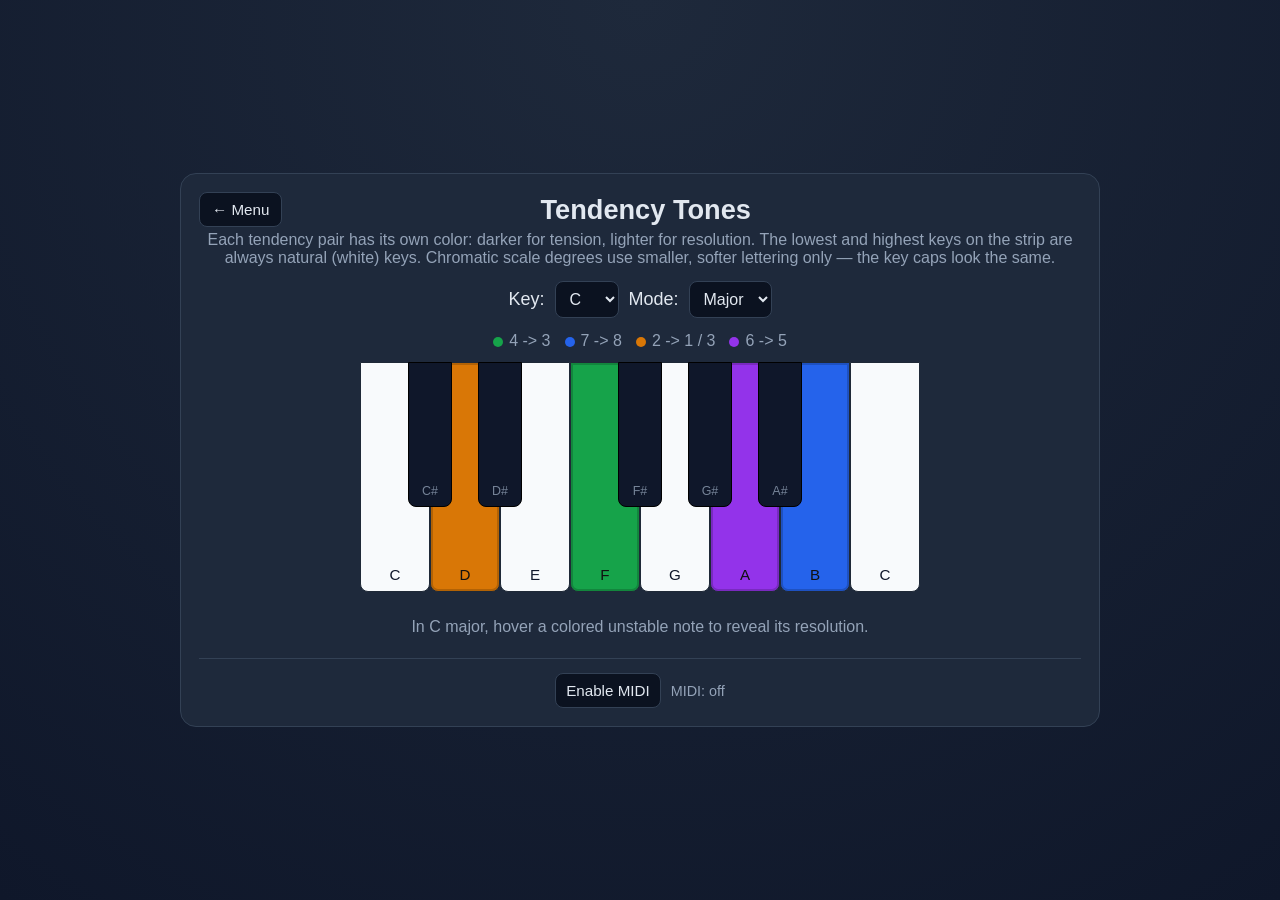
==== piano-tendency-tones.html @ 19694f50 "Add files via upload" ====
<!doctype html>
<html lang="en">
<head>
  <meta charset="UTF-8" />
  <meta name="viewport" content="width=device-width, initial-scale=1.0" />
  <title>Music Theory Handbook — Tendency Tones</title>
  <style>
    :root {
      --bg: #0f172a;
      --panel: #1e293b;
      --text: #e2e8f0;
      --muted: #94a3b8;
      --white-key: #f8fafc;
      --black-key: #0f172a;
      --line: #334155;
    }

    * { box-sizing: border-box; }

    body {
      margin: 0;
      min-height: 100vh;
      display: grid;
      place-items: center;
      background: radial-gradient(circle at top, #1e293b, var(--bg));
      color: var(--text);
      font-family: "Segoe UI", Tahoma, Geneva, Verdana, sans-serif;
      font-size: 18px;
      padding: 16px;
    }

    .app {
      width: min(96vw, 920px);
      background: var(--panel);
      border: 1px solid var(--line);
      border-radius: 16px;
      padding: 18px;
    }

    h1 {
      margin: 0 0 8px;
      font-size: 1.7rem;
      text-align: center;
    }

    .sub {
      margin: 0 0 14px;
      text-align: center;
      color: var(--muted);
      font-size: 1rem;
    }

    .controls {
      display: flex;
      justify-content: center;
      align-items: center;
      gap: 10px;
      margin-bottom: 14px;
      flex-wrap: wrap;
    }

    select {
      background: #0b1220;
      color: var(--text);
      border: 1px solid var(--line);
      border-radius: 8px;
      padding: 8px 10px;
      font-size: 1rem;
    }

    button {
      background: #0b1220;
      color: var(--text);
      border: 1px solid var(--line);
      border-radius: 8px;
      padding: 8px 10px;
      font-size: 0.95rem;
      cursor: pointer;
    }

    button:hover {
      background: #111827;
    }

    .legend {
      display: flex;
      justify-content: center;
      gap: 14px;
      margin-bottom: 12px;
      flex-wrap: wrap;
      color: var(--muted);
      font-size: 1rem;
    }

    .dot {
      display: inline-block;
      width: 10px;
      height: 10px;
      border-radius: 50%;
      margin-right: 6px;
      vertical-align: middle;
    }

    .keyboard-wrap {
      position: relative;
      width: 100%;
      overflow-x: auto;
      padding-bottom: 4px;
    }

    .keyboard {
      position: relative;
      width: 560px;
      height: 240px;
      margin: 0 auto;
      user-select: none;
      min-width: 280px;
    }

    .key {
      position: absolute;
      border: 1px solid #1f2937;
      border-radius: 0 0 8px 8px;
      display: flex;
      align-items: flex-end;
      justify-content: center;
      padding-bottom: 8px;
      transition: background 120ms ease, box-shadow 120ms ease;
    }

    .key .key-label {
      display: block;
      font-size: 0.95rem;
      line-height: 1.15;
      transition: color 120ms ease, font-size 120ms ease, opacity 120ms ease;
    }

    .key.white .key-label {
      color: #0f172a;
    }

    .key.black .key-label {
      color: #f8fafc;
    }

    /* Chromatic (outside scale): only the text is softer — key chrome unchanged */
    .key .key-label.key-label-muted {
      font-size: 0.78rem;
      font-weight: 500;
      opacity: 0.78;
    }

    .key.white .key-label.key-label-muted {
      color: #64748b;
    }

    .key.black .key-label.key-label-muted {
      color: #94a3b8;
    }

    .white {
      width: 70px;
      height: 230px;
      background: var(--white-key);
      z-index: 1;
    }

    .black {
      width: 44px;
      height: 145px;
      background: var(--black-key);
      z-index: 2;
      border-color: #000;
    }

    .arrow-layer {
      position: absolute;
      inset: 0;
      z-index: 3;
      pointer-events: none;
    }

    .info {
      margin-top: 12px;
      text-align: center;
      color: var(--muted);
      font-size: 1rem;
      min-height: 24px;
    }

    .app-header {
      display: flex;
      align-items: center;
      gap: 12px;
      margin-bottom: 4px;
    }

    .app-header h1 {
      flex: 1;
      margin: 0;
    }

    .back-btn {
      background: #0b1220;
      color: var(--text);
      border: 1px solid var(--line);
      border-radius: 8px;
      padding: 8px 12px;
      font-size: 0.95rem;
      cursor: pointer;
      white-space: nowrap;
      text-decoration: none;
    }

    .back-btn:hover { background: #111827; }
  </style>
</head>
<body>
  <main class="app">
    <div class="app-header">
      <a class="back-btn" href="music-theory-handbook.html">← Menu</a>
      <h1>Tendency Tones</h1>
      <span style="width: 72px;"></span>
    </div>
    <p class="sub">Each tendency pair has its own color: darker for tension, lighter for resolution. The lowest and highest keys on the strip are always natural (white) keys. Chromatic scale degrees use smaller, softer lettering only — the key caps look the same.</p>

    <div class="controls">
      <label for="keySelect">Key:</label>
      <select id="keySelect"></select>
      <label for="modeSelect">Mode:</label>
      <select id="modeSelect">
        <option value="major">Major</option>
        <option value="minor">Minor</option>
      </select>
    </div>

    <div class="legend">
      <span><span class="dot" style="background: #16a34a"></span>4 -> 3</span>
      <span><span class="dot" style="background: #2563eb"></span>7 -> 8</span>
      <span><span class="dot" style="background: #d97706"></span>2 -> 1 / 3</span>
      <span><span class="dot" style="background: #9333ea"></span>6 -> 5</span>
    </div>

    <div class="keyboard-wrap">
      <div id="keyboard" class="keyboard">
        <svg id="arrowLayer" class="arrow-layer" viewBox="0 0 560 240" preserveAspectRatio="xMinYMin meet">
          <defs>
            <marker id="arrowheadBlack" markerWidth="8" markerHeight="6" refX="7" refY="3" orient="auto">
              <polygon points="0 0, 8 3, 0 6" fill="#111111"></polygon>
            </marker>
          </defs>
        </svg>
      </div>
    </div>

    <p id="info" class="info"></p>

    <div class="global-midi" style="display: flex; justify-content: center; align-items: center; gap: 10px; margin-top: 14px; padding-top: 14px; border-top: 1px solid var(--line); flex-wrap: wrap;">
      <button id="midiBtn" type="button">Enable MIDI</button>
      <span id="midiStatus" style="color: var(--muted); font-size: 0.9rem;">MIDI: off</span>
    </div>
  </main>

  <script src="handbook-midi.js"></script>
  <script>
    const SHARP_NAMES = ["C", "C#", "D", "D#", "E", "F", "F#", "G", "G#", "A", "A#", "B"];
    const FLAT_NAMES = ["C", "Db", "D", "Eb", "E", "F", "Gb", "G", "Ab", "A", "Bb", "B"];
    const BLACK_KEY_PCS = new Set([1, 3, 6, 8, 10]);

    function isWhiteKeyMidi(midi) {
      return !BLACK_KEY_PCS.has(normalizePc(midi));
    }

    const TONIC_OPTIONS_BY_MODE = {
      major: [
        { label: "C", tonic: 0, preferFlats: false },
        { label: "Db", tonic: 1, preferFlats: true },
        { label: "D", tonic: 2, preferFlats: false },
        { label: "Eb", tonic: 3, preferFlats: true },
        { label: "E", tonic: 4, preferFlats: false },
        { label: "F", tonic: 5, preferFlats: true },
        { label: "Gb", tonic: 6, preferFlats: true },
        { label: "G", tonic: 7, preferFlats: false },
        { label: "Ab", tonic: 8, preferFlats: true },
        { label: "A", tonic: 9, preferFlats: false },
        { label: "Bb", tonic: 10, preferFlats: true },
        { label: "B", tonic: 11, preferFlats: false }
      ],
      minor: [
        { label: "C", tonic: 0, preferFlats: true },
        { label: "C#", tonic: 1, preferFlats: false },
        { label: "D", tonic: 2, preferFlats: true },
        { label: "Eb", tonic: 3, preferFlats: true },
        { label: "E", tonic: 4, preferFlats: false },
        { label: "F", tonic: 5, preferFlats: true },
        { label: "F#", tonic: 6, preferFlats: false },
        { label: "G", tonic: 7, preferFlats: true },
        { label: "G#", tonic: 8, preferFlats: false },
        { label: "A", tonic: 9, preferFlats: true },
        { label: "Bb", tonic: 10, preferFlats: true },
        { label: "B", tonic: 11, preferFlats: false }
      ]
    };

    /** @type {{ midi: number, pc: number, black: boolean, whiteIndex: number, id: string }[]} */
    let activeKeyboardNotes = [];

    const WHITE_WIDTH = 70;
    const BLACK_WIDTH = 44;
    const PAIR_COLORS = {
      "4to3": { tension: "#16a34a", resolution: "#86efac" },
      "7to8": { tension: "#2563eb", resolution: "#93c5fd" },
      "2to1": { tension: "#d97706", resolution: "#fdba74" },
      "2to3": { tension: "#d97706", resolution: "#fed7aa" },
      "6to5": { tension: "#9333ea", resolution: "#d8b4fe" }
    };

    const keySelect = document.getElementById("keySelect");
    const modeSelect = document.getElementById("modeSelect");
    const midiBtn = document.getElementById("midiBtn");
    const midiStatus = document.getElementById("midiStatus");
    const keyboard = document.getElementById("keyboard");
    const arrowLayer = document.getElementById("arrowLayer");
    const info = document.getElementById("info");
    const keyElements = new Map();

    function pcName(pc, preferFlats) {
      const names = preferFlats ? FLAT_NAMES : SHARP_NAMES;
      return names[(pc + 12) % 12];
    }

    function getContextualPreferFlats(selected, mode) {
      return selected.preferFlats;
    }

    function normalizePc(pc) {
      return (pc + 12) % 12;
    }

    /** Major diatonic or harmonic minor pitch classes (same basis as the scale-labels experiment). */
    function scalePitchClassSet(tonicPc, isMinor) {
      const offsets = isMinor ? [0, 2, 3, 5, 7, 8, 11] : [0, 2, 4, 5, 7, 9, 11];
      return new Set(offsets.map((o) => normalizePc(tonicPc + o)));
    }

    function midiOctaveDigit(midi) {
      return Math.floor(midi / 12) - 1;
    }

    function buildKeyboardNotes(midiLo, midiHi) {
      const keys = [];
      let whiteRun = 0;
      for (let m = midiLo; m <= midiHi; m++) {
        const pc = normalizePc(m);
        const black = BLACK_KEY_PCS.has(pc);
        const base = pcName(pc, false).replace(/\d/g, "");
        const id = `${base}${midiOctaveDigit(m)}`;
        if (!black) {
          keys.push({ midi: m, pc, black: false, whiteIndex: whiteRun, id });
          whiteRun++;
        } else {
          keys.push({ midi: m, pc, black: true, whiteIndex: whiteRun - 1, id });
        }
      }
      return keys;
    }

    function closestTargetIndexLeft(notes, fromIndex, targetPc) {
      const t = normalizePc(targetPc);
      for (let j = fromIndex - 1; j >= 0; j--) {
        if (notes[j].pc === t) return j;
      }
      return null;
    }

    function closestTargetIndexRight(notes, fromIndex, targetPc) {
      const t = normalizePc(targetPc);
      for (let j = fromIndex + 1; j < notes.length; j++) {
        if (notes[j].pc === t) return j;
      }
      return null;
    }

    /** Rightmost source index whose closest matching target is strictly to the left (down on keyboard). */
    function pickSourceDownTowards(notes, sourcePc, targetPc) {
      const s = normalizePc(sourcePc);
      let bestI = null;
      for (let i = 0; i < notes.length; i++) {
        if (notes[i].pc !== s) continue;
        const j = closestTargetIndexLeft(notes, i, targetPc);
        if (j !== null && (bestI === null || i > bestI)) bestI = i;
      }
      return bestI;
    }

    /** Leftmost source index whose closest matching target is strictly to the right (up on keyboard). */
    function pickSourceUpTowards(notes, sourcePc, targetPc) {
      const s = normalizePc(sourcePc);
      let bestI = null;
      for (let i = 0; i < notes.length; i++) {
        if (notes[i].pc !== s) continue;
        const j = closestTargetIndexRight(notes, i, targetPc);
        if (j !== null && (bestI === null || i < bestI)) bestI = i;
      }
      return bestI;
    }

    function tryTendencyLayout(notes, tonic, isMinor) {
      const degree2 = (tonic + 2) % 12;
      const degree4 = (tonic + 5) % 12;
      const degree5 = (tonic + 7) % 12;
      const degree3 = (tonic + (isMinor ? 3 : 4)) % 12;
      const degree6 = (tonic + (isMinor ? 8 : 9)) % 12;
      const degree7 = (tonic + 11) % 12;

      const idx4 = pickSourceDownTowards(notes, degree4, degree3);
      const idx6 = pickSourceDownTowards(notes, degree6, degree5);
      const idx7 = pickSourceUpTowards(notes, degree7, tonic);
      const idx2down = pickSourceDownTowards(notes, degree2, tonic);
      const idx2up = pickSourceUpTowards(notes, degree2, degree3);

      if (idx4 == null || idx6 == null || idx7 == null || idx2down == null || idx2up == null) return null;

      const idx3 = closestTargetIndexLeft(notes, idx4, degree3);
      const idx5 = closestTargetIndexLeft(notes, idx6, degree5);
      const idx1From7 = closestTargetIndexRight(notes, idx7, tonic);
      const idx1From2 = closestTargetIndexLeft(notes, idx2down, tonic);
      const idx3From2 = closestTargetIndexRight(notes, idx2up, degree3);

      if (idx3 == null || idx5 == null || idx1From7 == null || idx1From2 == null || idx3From2 == null) {
        return null;
      }

      return {
        notes,
        idx2down,
        idx2up,
        idx2same: idx2down === idx2up,
        idx4,
        idx3,
        idx6,
        idx5,
        idx7,
        idx1From7,
        idx1From2,
        idx3From2,
        degree2,
        degree3,
        degree4,
        degree5,
        degree6,
        degree7
      };
    }

    /**
     * Smallest chromatic span (fewest keys) where every tendency has a correct left/right
     * resolution on this strip; C-aligned start keeps layout valid. Tie-break: more distinct
     * tension keys, then narrower pixel width, then lower MIDI range.
     */
    function buildTendencyKeyboard(tonic, isMinor) {
      const S_MIN = 12;
      const S_MAX = 22;
      const LO_MIN = 24;
      const LO_MAX = 72;

      for (let span = S_MIN; span <= S_MAX; span++) {
        const candidates = [];
        for (let lo = LO_MIN; lo <= LO_MAX; lo += 12) {
          if (normalizePc(lo) !== 0) continue;
          const hi = lo + span - 1;
          if (hi > 96) continue;
          if (!isWhiteKeyMidi(hi)) continue;
          const notes = buildKeyboardNotes(lo, hi);
          const layout = tryTendencyLayout(notes, tonic, isMinor);
          if (!layout) continue;
          const distinct = new Set([layout.idx4, layout.idx6, layout.idx7, layout.idx2down, layout.idx2up]).size;
          const px = keyboardPixelWidth(notes);
          candidates.push({ layout, distinct, px, lo });
        }
        if (!candidates.length) continue;

        candidates.sort((a, b) => {
          if (b.distinct !== a.distinct) return b.distinct - a.distinct;
          if (a.px !== b.px) return a.px - b.px;
          return a.lo - b.lo;
        });
        return candidates[0].layout;
      }

      const wide = buildKeyboardNotes(24, 96);
      const fallback = tryTendencyLayout(wide, tonic, isMinor);
      if (fallback) return fallback;
      return tryTendencyLayout(buildKeyboardNotes(12, 107), tonic, isMinor);
    }

    function keyboardPixelWidth(notes) {
      const maxW = notes.reduce((acc, n) => Math.max(acc, n.whiteIndex), 0);
      return (maxW + 1) * WHITE_WIDTH;
    }

    function relabelKeyboard(getNameForKey) {
      activeKeyboardNotes.forEach((note, index) => {
        const key = keyElements.get(index);
        if (!key) return;
        const label = key.querySelector(".key-label");
        if (label) label.textContent = getNameForKey(index, note.pc);
      });
    }

    function applyKeyLabelEmphasis(tonicPc, isMinor) {
      const scalePcs = scalePitchClassSet(tonicPc, isMinor);
      activeKeyboardNotes.forEach((note, index) => {
        const el = keyElements.get(index);
        if (!el) return;
        const label = el.querySelector(".key-label");
        if (!label) return;
        const inScale = scalePcs.has(normalizePc(note.pc));
        label.classList.toggle("key-label-muted", !inScale);
      });
    }

    function getTonicOptionsForMode(mode) {
      return TONIC_OPTIONS_BY_MODE[mode] || TONIC_OPTIONS_BY_MODE.major;
    }

    function populateKeySelect() {
      const mode = modeSelect.value;
      const tonicOptions = getTonicOptionsForMode(mode);
      const previousValue = keySelect.value;
      keySelect.innerHTML = "";

      tonicOptions.forEach((keyOption) => {
        const option = document.createElement("option");
        option.value = String(keyOption.tonic);
        option.textContent = keyOption.label;
        keySelect.appendChild(option);
      });

      const hasPrevious = tonicOptions.some((option) => String(option.tonic) === previousValue);
      keySelect.value = hasPrevious ? previousValue : String(tonicOptions[0].tonic);
    }

    function renderKeyboard() {
      keyboard.querySelectorAll(".key").forEach((el) => el.remove());
      keyElements.clear();

      activeKeyboardNotes.forEach((note, index) => {
        const key = document.createElement("div");
        key.className = `key ${note.black ? "black" : "white"}`;
        key.dataset.index = String(index);
        key.dataset.pc = String(note.pc);
        key.dataset.midi = String(note.midi);

        if (note.black) {
          key.style.left = `${(note.whiteIndex + 1) * WHITE_WIDTH - BLACK_WIDTH / 2}px`;
        } else {
          key.style.left = `${note.whiteIndex * WHITE_WIDTH}px`;
        }

        const labelEl = document.createElement("span");
        labelEl.className = "key-label";
        labelEl.textContent = note.id.replace(/[0-9]/g, "");
        key.appendChild(labelEl);
        keyboard.appendChild(key);
        keyElements.set(index, key);
      });

      const width = keyboardPixelWidth(activeKeyboardNotes);
      keyboard.style.width = `${width}px`;
      arrowLayer.setAttribute("viewBox", `0 0 ${width} 240`);
    }

    function getKeyCenter(index) {
      const el = keyElements.get(index);
      const rect = el.getBoundingClientRect();
      const parent = keyboard.getBoundingClientRect();
      return {
        x: rect.left - parent.left + rect.width / 2,
        y: rect.top - parent.top + rect.height * 0.32
      };
    }

    let currentState = null;
    const activeMidiNotes = new Set();

    function setHighlightedLabelColor(el) {
      const lab = el.querySelector(".key-label");
      if (lab) lab.style.color = "#111111";
      else el.style.color = "#111111";
    }

    function paintKey(index, color) {
      const el = keyElements.get(index);
      if (!el) return;
      el.style.background = color;
      el.style.backgroundImage = "";
      setHighlightedLabelColor(el);
      el.style.boxShadow = "inset 0 0 0 2px rgba(0,0,0,0.18)";
      el.style.cursor = "default";
    }

    /** One key carrying multiple tendency roles: blend so every role stays visible. */
    function paintTensionKey(index, colors) {
      const el = keyElements.get(index);
      if (!el) return;
      const uniq = [...new Set(colors)];
      if (uniq.length === 1) {
        el.style.background = uniq[0];
        el.style.backgroundImage = "";
      } else if (uniq.length === 2) {
        el.style.background = `linear-gradient(135deg, ${uniq[0]} 0%, ${uniq[0]} 48%, ${uniq[1]} 52%, ${uniq[1]} 100%)`;
      } else {
        const stops = uniq.map((c, i) => `${c} ${(100 * i) / (uniq.length - 1)}%`).join(", ");
        el.style.background = `linear-gradient(135deg, ${stops})`;
      }
      setHighlightedLabelColor(el);
      el.style.boxShadow = "inset 0 0 0 2px rgba(0,0,0,0.18)";
      el.style.cursor = "pointer";
    }

    function drawArrow(fromIndex, toIndex, label, options = {}) {
      const from = getKeyCenter(fromIndex);
      const to = getKeyCenter(toIndex);
      const archHeight = options.archHeight ?? 40;
      const labelOffset = options.labelOffset ?? 0;
      const controlY = Math.max(20, Math.min(from.y, to.y) - archHeight);

      const path = document.createElementNS("http://www.w3.org/2000/svg", "path");
      path.setAttribute("d", `M ${from.x} ${from.y} Q ${(from.x + to.x) / 2} ${controlY} ${to.x} ${to.y}`);
      path.setAttribute("fill", "none");
      path.setAttribute("stroke", "#111111");
      path.setAttribute("stroke-width", "2.5");
      path.setAttribute("stroke-linecap", "round");
      path.setAttribute("marker-end", "url(#arrowheadBlack)");
      arrowLayer.appendChild(path);

      const text = document.createElementNS("http://www.w3.org/2000/svg", "text");
      text.setAttribute("x", String((from.x + to.x) / 2));
      text.setAttribute("y", String(controlY - 6 + labelOffset));
      text.setAttribute("fill", "#111111");
      text.setAttribute("font-size", "12");
      text.setAttribute("font-weight", "700");
      text.setAttribute("text-anchor", "middle");
      text.textContent = label;
      arrowLayer.appendChild(text);
    }

    function clearHighlightsAndArrows() {
      keyElements.forEach((el) => {
        el.style.background = "";
        el.style.backgroundImage = "";
        el.style.color = "";
        el.style.boxShadow = "";
        el.style.cursor = "";
        const lab = el.querySelector(".key-label");
        if (lab) lab.style.color = "";
      });

      const arrows = arrowLayer.querySelectorAll("path, text");
      arrows.forEach((el) => el.remove());
    }

    function clearHoverHandlers() {
      keyElements.forEach((el) => {
        el.onmouseenter = null;
        el.onmouseleave = null;
      });
    }

    function renderUnstableOnly() {
      if (!currentState) return;
      clearHighlightsAndArrows();

      const tensionByIndex = new Map();
      currentState.unstable.forEach((entry) => {
        if (!tensionByIndex.has(entry.index)) tensionByIndex.set(entry.index, []);
        tensionByIndex.get(entry.index).push(entry.color);
      });
      tensionByIndex.forEach((colors, index) => {
        paintTensionKey(index, colors);
      });

      info.textContent = `In ${currentState.keyName} ${currentState.modeName}, hover a colored unstable note to reveal its resolution.`;
    }

    function showResolutionsFor(sourceIndex) {
      if (!currentState) return;
      renderUnstableOnly();

      const matches = currentState.mappings.filter((m) => m.sourceIndex === sourceIndex);
      matches.forEach((mapping) => {
        paintKey(mapping.targetIndex, mapping.resolutionColor);
        drawArrow(mapping.sourceIndex, mapping.targetIndex, mapping.label, mapping.arrow);
      });

      if (matches.length) {
        const message = matches
          .map((mapping) => `${mapping.sourceName} -> ${mapping.targetName}`)
          .join(" and ");
        info.textContent = `In ${currentState.keyName} ${currentState.modeName}: ${message}.`;
      }
    }

    function showResolutionsForSources(sourceIndices) {
      if (!currentState) return;
      renderUnstableOnly();

      const uniqueSources = [...new Set(sourceIndices)];
      const allMatches = currentState.mappings.filter((m) => uniqueSources.includes(m.sourceIndex));
      allMatches.forEach((mapping) => {
        paintKey(mapping.targetIndex, mapping.resolutionColor);
        drawArrow(mapping.sourceIndex, mapping.targetIndex, mapping.label, mapping.arrow);
      });

      if (allMatches.length) {
        const message = allMatches
          .map((mapping) => `${mapping.sourceName} -> ${mapping.targetName}`)
          .join(", ");
        info.textContent = `In ${currentState.keyName} ${currentState.modeName}: ${message}.`;
      }
    }

    function showResolutionsByPitchClass(midiNote) {
      if (!currentState) return null;
      const pc = normalizePc(midiNote);
      let idx = activeKeyboardNotes.findIndex((n) => n.midi === midiNote);
      if (idx < 0) {
        const unstable = currentState.unstable.find(
          (entry) => activeKeyboardNotes[entry.index]?.pc === pc
        );
        return unstable ? unstable.index : null;
      }
      const hit = currentState.unstable.some((entry) => entry.index === idx);
      if (!hit) return null;
      return idx;
    }

    function bindHoverHandlers() {
      if (!currentState) return;
      clearHoverHandlers();
      const unstableIndices = [...new Set(currentState.unstable.map((u) => u.index))];
      unstableIndices.forEach((idx) => {
        const el = keyElements.get(idx);
        if (!el) return;
        el.onmouseenter = () => showResolutionsFor(idx);
        el.onmouseleave = () => renderUnstableOnly();
      });
    }

    function updateView() {
      activeMidiNotes.clear();
      const tonicOptions = getTonicOptionsForMode(modeSelect.value);
      const selected = tonicOptions.find((k) => String(k.tonic) === keySelect.value) || tonicOptions[0];
      const tonic = selected.tonic;
      const mode = modeSelect.value;
      const isMinor = mode === "minor";
      const contextualPreferFlats = getContextualPreferFlats(selected, mode);

      const layout = buildTendencyKeyboard(tonic, isMinor);
      activeKeyboardNotes = layout.notes;
      renderKeyboard();

      const {
        idx2down,
        idx2up,
        idx2same,
        idx4,
        idx3,
        idx6,
        idx5,
        idx7,
        idx1From7,
        idx1From2,
        idx3From2,
        degree7
      } = layout;

      const raisedSixPc = (tonic + 9) % 12;

      const harmonicLeadingToneLabel = pcName(degree7, false);

      const getNameForKey = (index, pc) => {
        const normalized = normalizePc(pc);
        if (isMinor && normalized === degree7) {
          return harmonicLeadingToneLabel;
        }
        if (isMinor && normalized === raisedSixPc && BLACK_KEY_PCS.has(normalized)) {
          return pcName(normalized, contextualPreferFlats);
        }
        return pcName(normalized, contextualPreferFlats);
      };

      const nameAtIndex = (idx) => {
        const note = activeKeyboardNotes[idx];
        return note ? getNameForKey(idx, note.pc) : "";
      };

      relabelKeyboard(getNameForKey);
      applyKeyLabelEmphasis(tonic, isMinor);

      const unstable2 = idx2same
        ? [{ index: idx2down, color: PAIR_COLORS["2to1"].tension }]
        : [
            { index: idx2down, color: PAIR_COLORS["2to1"].tension },
            { index: idx2up, color: PAIR_COLORS["2to1"].tension }
          ];

      currentState = {
        selected,
        keyName: selected.label,
        modeName: isMinor ? "minor" : "major",
        unstable: [
          { index: idx4, color: PAIR_COLORS["4to3"].tension },
          { index: idx7, color: PAIR_COLORS["7to8"].tension },
          { index: idx6, color: PAIR_COLORS["6to5"].tension },
          ...unstable2
        ],
        mappings: [
          {
            sourceIndex: idx4,
            targetIndex: idx3,
            sourceName: nameAtIndex(idx4),
            targetName: nameAtIndex(idx3),
            resolutionColor: PAIR_COLORS["4to3"].resolution,
            label: isMinor ? "4 -> b3" : "4 -> 3",
            arrow: { archHeight: 46, labelOffset: 2 }
          },
          {
            sourceIndex: idx7,
            targetIndex: idx1From7,
            sourceName: nameAtIndex(idx7),
            targetName: nameAtIndex(idx1From7),
            resolutionColor: PAIR_COLORS["7to8"].resolution,
            label: "7 -> 8",
            arrow: { archHeight: 58, labelOffset: -2 }
          },
          {
            sourceIndex: idx6,
            targetIndex: idx5,
            sourceName: nameAtIndex(idx6),
            targetName: nameAtIndex(idx5),
            resolutionColor: PAIR_COLORS["6to5"].resolution,
            label: isMinor ? "b6 -> 5" : "6 -> 5",
            arrow: { archHeight: 34, labelOffset: 6 }
          },
          {
            sourceIndex: idx2down,
            targetIndex: idx1From2,
            sourceName: nameAtIndex(idx2down),
            targetName: nameAtIndex(idx1From2),
            resolutionColor: PAIR_COLORS["2to1"].resolution,
            label: "2 -> 1",
            arrow: { archHeight: 52, labelOffset: -8 }
          },
          {
            sourceIndex: idx2up,
            targetIndex: idx3From2,
            sourceName: nameAtIndex(idx2up),
            targetName: nameAtIndex(idx3From2),
            resolutionColor: PAIR_COLORS["2to3"].resolution,
            label: isMinor ? "2 -> b3" : "2 -> 3",
            arrow: { archHeight: 28, labelOffset: 12 }
          }
        ]
      };

      renderUnstableOnly();
      bindHoverHandlers();
    }

    function handleMidiMessage(event) {
      const data = event.data;
      if (!data || data.length < 3) return;
      const status = data[0] & 0xf0;
      const noteNumber = data[1];
      const velocity = data[2];

      // Note On (with velocity) reveals resolutions like hover.
      if (status === 0x90 && velocity > 0) {
        activeMidiNotes.add(noteNumber);
        const unstableSources = [...activeMidiNotes]
          .map((note) => showResolutionsByPitchClass(note))
          .filter((idx) => idx != null);
        if (unstableSources.length) {
          showResolutionsForSources(unstableSources);
        } else {
          renderUnstableOnly();
        }
      }

      // Note Off (or Note On velocity 0) returns to unstable-only view.
      if (status === 0x80 || (status === 0x90 && velocity === 0)) {
        activeMidiNotes.delete(noteNumber);
        const unstableSources = [...activeMidiNotes]
          .map((note) => showResolutionsByPitchClass(note))
          .filter((idx) => idx != null);
        if (unstableSources.length) {
          showResolutionsForSources(unstableSources);
        } else {
          renderUnstableOnly();
        }
      }
    }

    populateKeySelect();
    keySelect.value = "0";
    keySelect.addEventListener("change", updateView);
    modeSelect.addEventListener("change", () => {
      populateKeySelect();
      updateView();
    });
    HandbookMidi.initUi(midiBtn, midiStatus);
    HandbookMidi.subscribe(handleMidiMessage);
    window.addEventListener("resize", updateView);
    updateView();
  </script>
</body>
</html>
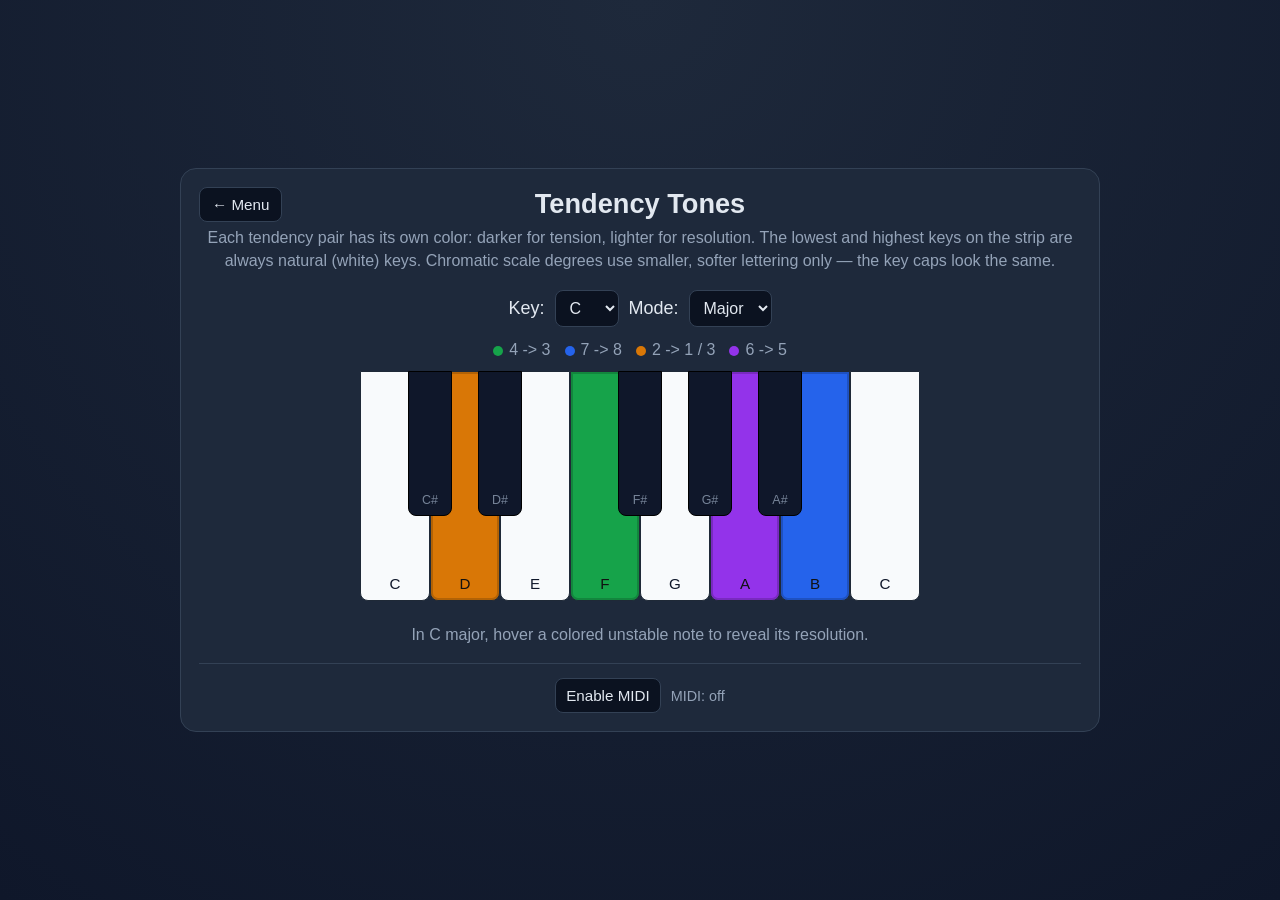
==== commit 04a1386b: "Add files via upload" ====
--- a/piano-tendency-tones.html
+++ b/piano-tendency-tones.html
@@ -2,52 +2,13 @@
 <html lang="en">
 <head>
   <meta charset="UTF-8" />
-  <meta name="viewport" content="width=device-width, initial-scale=1.0" />
+  <meta name="viewport" content="width=device-width, initial-scale=1.0, viewport-fit=cover" />
   <title>Music Theory Handbook — Tendency Tones</title>
+  <link rel="stylesheet" href="handbook-responsive.css" />
   <style>
     :root {
-      --bg: #0f172a;
-      --panel: #1e293b;
-      --text: #e2e8f0;
-      --muted: #94a3b8;
       --white-key: #f8fafc;
       --black-key: #0f172a;
-      --line: #334155;
-    }
-
-    * { box-sizing: border-box; }
-
-    body {
-      margin: 0;
-      min-height: 100vh;
-      display: grid;
-      place-items: center;
-      background: radial-gradient(circle at top, #1e293b, var(--bg));
-      color: var(--text);
-      font-family: "Segoe UI", Tahoma, Geneva, Verdana, sans-serif;
-      font-size: 18px;
-      padding: 16px;
-    }
-
-    .app {
-      width: min(96vw, 920px);
-      background: var(--panel);
-      border: 1px solid var(--line);
-      border-radius: 16px;
-      padding: 18px;
-    }
-
-    h1 {
-      margin: 0 0 8px;
-      font-size: 1.7rem;
-      text-align: center;
-    }
-
-    .sub {
-      margin: 0 0 14px;
-      text-align: center;
-      color: var(--muted);
-      font-size: 1rem;
     }
 
     .controls {
@@ -76,6 +37,7 @@
       padding: 8px 10px;
       font-size: 0.95rem;
       cursor: pointer;
+      -webkit-tap-highlight-color: transparent;
     }
 
     button:hover {
@@ -104,8 +66,7 @@
     .keyboard-wrap {
       position: relative;
       width: 100%;
-      overflow-x: auto;
-      padding-bottom: 4px;
+      overflow: hidden;
     }
 
     .keyboard {
@@ -114,7 +75,8 @@
       height: 240px;
       margin: 0 auto;
       user-select: none;
-      min-width: 280px;
+      transform-origin: top center;
+      -webkit-tap-highlight-color: transparent;
     }
 
     .key {
@@ -126,6 +88,7 @@
       justify-content: center;
       padding-bottom: 8px;
       transition: background 120ms ease, box-shadow 120ms ease;
+      -webkit-tap-highlight-color: transparent;
     }
 
     .key .key-label {
@@ -186,41 +149,70 @@
       color: var(--muted);
       font-size: 1rem;
       min-height: 24px;
+      line-height: 1.45;
     }
 
     .app-header {
-      display: flex;
-      align-items: center;
-      gap: 12px;
       margin-bottom: 4px;
     }
 
-    .app-header h1 {
-      flex: 1;
-      margin: 0;
-    }
-
-    .back-btn {
-      background: #0b1220;
-      color: var(--text);
-      border: 1px solid var(--line);
-      border-radius: 8px;
-      padding: 8px 12px;
-      font-size: 0.95rem;
-      cursor: pointer;
-      white-space: nowrap;
-      text-decoration: none;
-    }
-
-    .back-btn:hover { background: #111827; }
+    @media (max-width: 600px) {
+      .sub {
+        font-size: 0.92rem;
+        margin-bottom: 12px;
+      }
+
+      .legend {
+        gap: 10px;
+        font-size: 0.92rem;
+      }
+
+      .controls {
+        gap: 8px;
+      }
+    }
+
+    /* Landscape phones: hide long intro, keep keyboard visible */
+    @media (max-height: 520px) and (orientation: landscape) {
+      .sub {
+        display: none;
+      }
+
+      .app-header {
+        margin-bottom: 0;
+      }
+
+      .controls {
+        margin-bottom: 8px;
+      }
+
+      .legend {
+        margin-bottom: 8px;
+        font-size: 0.85rem;
+        gap: 8px;
+      }
+
+      .info {
+        margin-top: 8px;
+        font-size: 0.9rem;
+      }
+    }
+
+    /* Tablet: slightly larger keyboard area */
+    @media (min-width: 601px) and (max-width: 1024px) {
+      .keyboard-wrap {
+        max-width: 640px;
+        margin: 0 auto;
+      }
+    }
   </style>
 </head>
 <body>
   <main class="app">
     <div class="app-header">
-      <a class="back-btn" href="music-theory-handbook.html">← Menu</a>
+      <a class="back-btn" id="menu-back" href="music-theory-handbook.html">← Menu</a>
       <h1>Tendency Tones</h1>
-      <span style="width: 72px;"></span>
+      <span class="header-spacer" aria-hidden="true"></span>
     </div>
     <p class="sub">Each tendency pair has its own color: darker for tension, lighter for resolution. The lowest and highest keys on the strip are always natural (white) keys. Chromatic scale degrees use smaller, softer lettering only — the key caps look the same.</p>
 
@@ -307,6 +299,8 @@
 
     const WHITE_WIDTH = 70;
     const BLACK_WIDTH = 44;
+    const KEYBOARD_HEIGHT = 240;
+    const CAN_HOVER = window.matchMedia("(hover: hover) and (pointer: fine)").matches;
     const PAIR_COLORS = {
       "4to3": { tension: "#16a34a", resolution: "#86efac" },
       "7to8": { tension: "#2563eb", resolution: "#93c5fd" },
@@ -323,6 +317,8 @@
     const arrowLayer = document.getElementById("arrowLayer");
     const info = document.getElementById("info");
     const keyElements = new Map();
+    const keyboardWrap = document.querySelector(".keyboard-wrap");
+    let pinnedUnstableIndex = null;
 
     function pcName(pc, preferFlats) {
       const names = preferFlats ? FLAT_NAMES : SHARP_NAMES;
@@ -568,7 +564,19 @@
 
       const width = keyboardPixelWidth(activeKeyboardNotes);
       keyboard.style.width = `${width}px`;
-      arrowLayer.setAttribute("viewBox", `0 0 ${width} 240`);
+      keyboard.style.height = `${KEYBOARD_HEIGHT}px`;
+      arrowLayer.setAttribute("viewBox", `0 0 ${width} ${KEYBOARD_HEIGHT}`);
+      fitKeyboardScale();
+    }
+
+    function fitKeyboardScale() {
+      if (!keyboardWrap || !activeKeyboardNotes.length) return;
+      const intrinsicW = keyboardPixelWidth(activeKeyboardNotes);
+      const available = keyboardWrap.clientWidth;
+      const scale = available >= intrinsicW ? 1 : available / intrinsicW;
+      keyboard.style.transform = scale < 1 ? `scale(${scale})` : "";
+      keyboard.style.transformOrigin = "top center";
+      keyboardWrap.style.height = `${KEYBOARD_HEIGHT * scale}px`;
     }
 
     function getKeyCenter(index) {
@@ -665,6 +673,7 @@
       keyElements.forEach((el) => {
         el.onmouseenter = null;
         el.onmouseleave = null;
+        el.onclick = null;
       });
     }
 
@@ -681,7 +690,9 @@
         paintTensionKey(index, colors);
       });
 
-      info.textContent = `In ${currentState.keyName} ${currentState.modeName}, hover a colored unstable note to reveal its resolution.`;
+      info.textContent = CAN_HOVER
+        ? `In ${currentState.keyName} ${currentState.modeName}, hover a colored unstable note to reveal its resolution.`
+        : `In ${currentState.keyName} ${currentState.modeName}, tap a colored unstable note to reveal its resolution.`;
     }
 
     function showResolutionsFor(sourceIndex) {
@@ -739,12 +750,26 @@
     function bindHoverHandlers() {
       if (!currentState) return;
       clearHoverHandlers();
+      pinnedUnstableIndex = null;
       const unstableIndices = [...new Set(currentState.unstable.map((u) => u.index))];
       unstableIndices.forEach((idx) => {
         const el = keyElements.get(idx);
         if (!el) return;
-        el.onmouseenter = () => showResolutionsFor(idx);
-        el.onmouseleave = () => renderUnstableOnly();
+        if (CAN_HOVER) {
+          el.onmouseenter = () => showResolutionsFor(idx);
+          el.onmouseleave = () => renderUnstableOnly();
+        } else {
+          el.onclick = (e) => {
+            e.stopPropagation();
+            if (pinnedUnstableIndex === idx) {
+              pinnedUnstableIndex = null;
+              renderUnstableOnly();
+            } else {
+              pinnedUnstableIndex = idx;
+              showResolutionsFor(idx);
+            }
+          };
+        }
       });
     }
 
@@ -912,8 +937,34 @@
     });
     HandbookMidi.initUi(midiBtn, midiStatus);
     HandbookMidi.subscribe(handleMidiMessage);
-    window.addEventListener("resize", updateView);
+    window.addEventListener("resize", fitKeyboardScale);
+
+    if (!CAN_HOVER && keyboardWrap) {
+      keyboardWrap.addEventListener("click", (e) => {
+        if (e.target.closest(".key")) return;
+        pinnedUnstableIndex = null;
+        renderUnstableOnly();
+      });
+    }
+
     updateView();
+
+    /** GitHub Pages often uses index.html; locally it may be music-theory-handbook.html */
+    (function resolveMenuBackLink() {
+      const link = document.getElementById("menu-back");
+      if (!link || location.protocol === "file:") return;
+      (async function () {
+        for (const name of ["index.html", "music-theory-handbook.html"]) {
+          try {
+            const r = await fetch(name, { method: "HEAD" });
+            if (r.ok) {
+              link.href = name;
+              return;
+            }
+          } catch (_) {}
+        }
+      })();
+    })();
   </script>
 </body>
 </html>
--- a/handbook-responsive.css
+++ b/handbook-responsive.css
@@ -0,0 +1,169 @@
+/* Shared responsive foundation for Music Theory Handbook pages */
+
+:root {
+  --bg: #0f172a;
+  --panel: #1e293b;
+  --text: #e2e8f0;
+  --muted: #94a3b8;
+  --line: #334155;
+  --accent: #38bdf8;
+  --app-max: 920px;
+  --touch-min: 44px;
+}
+
+* {
+  box-sizing: border-box;
+}
+
+html {
+  -webkit-text-size-adjust: 100%;
+  text-size-adjust: 100%;
+  color-scheme: dark;
+}
+
+body {
+  margin: 0;
+  min-height: 100vh;
+  min-height: 100dvh;
+  display: grid;
+  place-items: center;
+  background: radial-gradient(circle at top, #1e293b, var(--bg));
+  color: var(--text);
+  font-family: "Segoe UI", Tahoma, Geneva, Verdana, sans-serif;
+  font-size: clamp(16px, 2.5vw, 18px);
+  padding:
+    max(12px, env(safe-area-inset-top))
+    max(12px, env(safe-area-inset-right))
+    max(12px, env(safe-area-inset-bottom))
+    max(12px, env(safe-area-inset-left));
+  overflow-x: clip;
+}
+
+.app {
+  width: min(100%, var(--app-max));
+  background: var(--panel);
+  border: 1px solid var(--line);
+  border-radius: 16px;
+  padding: clamp(12px, 3vw, 18px);
+}
+
+/* Centered title with back link/button in the first column */
+.app-header {
+  display: grid;
+  grid-template-columns: 1fr auto 1fr;
+  align-items: center;
+  gap: 12px;
+  margin-bottom: 8px;
+}
+
+.app-header h1 {
+  grid-column: 2;
+  margin: 0;
+  font-size: clamp(1.15rem, 3.5vw, 1.7rem);
+  text-align: center;
+  line-height: 1.2;
+}
+
+.app-header .back-btn {
+  justify-self: start;
+}
+
+.header-spacer {
+  display: none;
+}
+
+.back-btn {
+  background: #0b1220;
+  color: var(--text);
+  border: 1px solid var(--line);
+  border-radius: 8px;
+  padding: 8px 12px;
+  font-size: 0.95rem;
+  cursor: pointer;
+  white-space: nowrap;
+  text-decoration: none;
+  -webkit-tap-highlight-color: transparent;
+}
+
+button.back-btn {
+  font-family: inherit;
+}
+
+.back-btn:hover {
+  background: #111827;
+}
+
+.sub {
+  margin: 0 0 18px;
+  text-align: center;
+  color: var(--muted);
+  font-size: 1rem;
+  line-height: 1.45;
+}
+
+.hidden {
+  display: none !important;
+}
+
+/* Comfortable tap targets on touch devices */
+@media (hover: none) and (pointer: coarse) {
+  .back-btn,
+  button.aux,
+  .menu-card,
+  .mode-btn,
+  .chord-opt {
+    min-height: var(--touch-min);
+  }
+
+  select {
+    min-height: var(--touch-min);
+  }
+
+  .back-btn:active,
+  button.aux:active,
+  .menu-card:active,
+  .mode-btn:active,
+  .chord-opt:active {
+    background: #111827;
+    border-color: #475569;
+  }
+}
+
+@media (prefers-reduced-motion: reduce) {
+  *,
+  *::before,
+  *::after {
+    animation-duration: 0.01ms !important;
+    animation-iteration-count: 1 !important;
+    transition-duration: 0.01ms !important;
+    scroll-behavior: auto !important;
+  }
+}
+
+/* Tablet: slightly roomier menu */
+@media (min-width: 601px) and (max-width: 1024px) {
+  .menu-grid {
+    max-width: 480px;
+  }
+}
+
+/* Large screens: cap content width, avoid over-stretching */
+@media (min-width: 1200px) {
+  body {
+    font-size: 18px;
+  }
+}
+
+/* Short viewports (small laptop, landscape phone) */
+@media (max-height: 520px) and (orientation: landscape) {
+  .sub {
+    margin-bottom: 10px;
+    font-size: 0.9rem;
+  }
+
+  .info {
+    margin-top: 8px;
+    min-height: 36px;
+    font-size: 0.92rem;
+  }
+}
